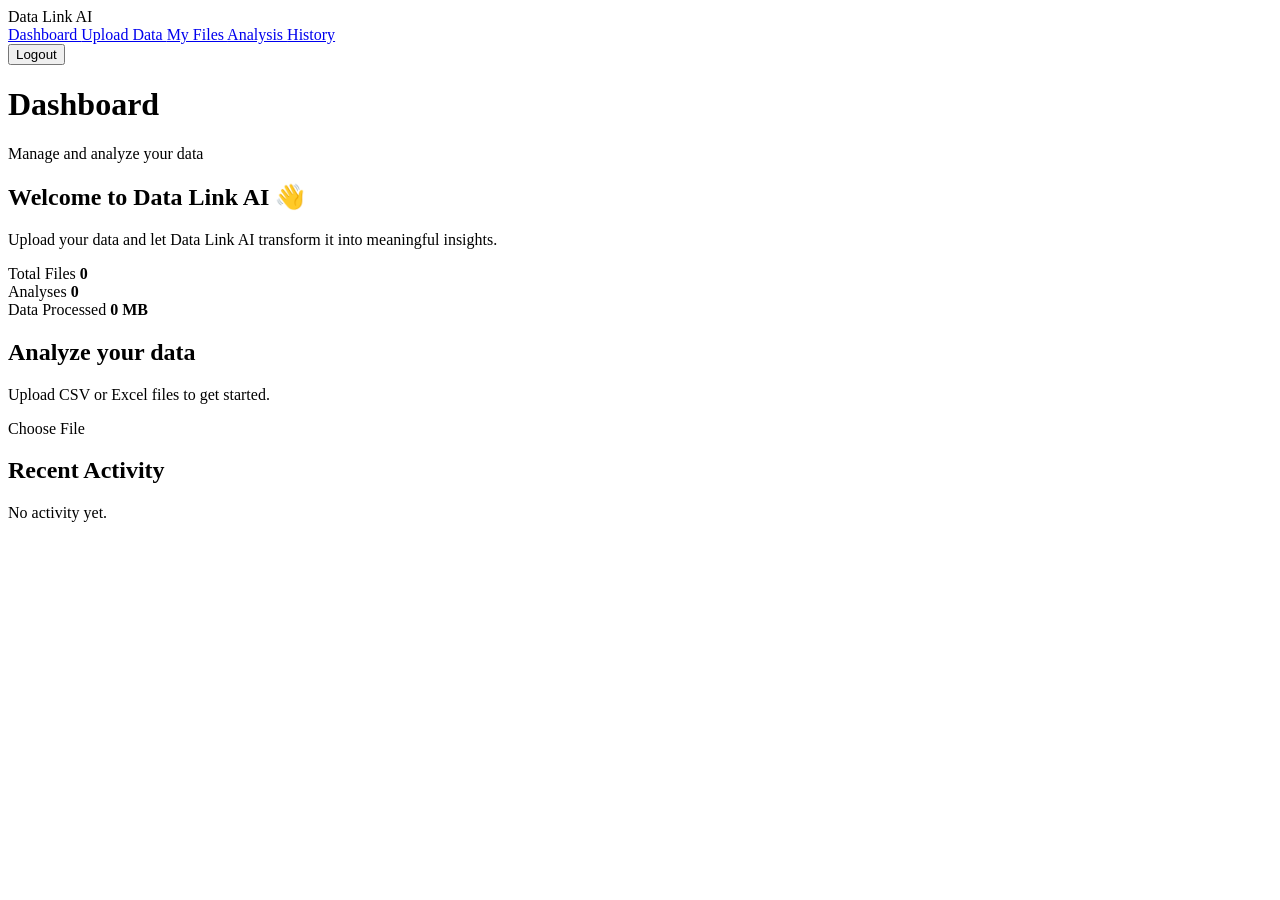
==== frontend/dashboard.html @ 14b8b545 "updated version" ====
<!DOCTYPE html>
<html lang="en">

<head>
    <meta charset="UTF-8">

    <meta
        name="viewport"
        content="width=device-width, initial-scale=1.0"
    >

    <title>Dashboard - Data Link AI</title>

    <link
        rel="stylesheet"
        href="/css/style.css"
    >
</head>

<body>

    <div class="dashboard">

        <!-- Sidebar -->
        <aside class="sidebar">

            <div class="logo">
                Data Link AI
            </div>

            <nav>

                <a href="/dashboard.html" class="active">
                    Dashboard
                </a>

                <a href="#">
                    Upload Data
                </a>

                <a href="#">
                    My Files
                </a>

                <a href="#">
                    Analysis
                </a>

                <a href="#">
                    History
                </a>

            </nav>

            <button
                id="logoutButton"
                class="logout-button"
            >
                Logout
            </button>

        </aside>

        <main class="dashboard-main">

            <header class="dashboard-header">

                <div>
                    <h1>Dashboard</h1>

                    <p>
                        Manage and analyze your data
                    </p>
                </div>

                <div
                    id="userName"
                    class="user-name"
                >
                </div>

            </header>


            <!-- Welcome -->
            <section class="welcome-card">

                <h2>
                    Welcome to Data Link AI 👋
                </h2>

                <p>
                    Upload your data and let Data Link AI
                    transform it into meaningful insights.
                </p>

            </section>


            <!-- Statistics -->
            <section class="stats-grid">

                <div class="stat-card">

                    <span>
                        Total Files
                    </span>

                    <strong id="totalFiles">
                        0
                    </strong>

                </div>


                <div class="stat-card">

                    <span>
                        Analyses
                    </span>

                    <strong id="totalAnalyses">
                        0
                    </strong>

                </div>


                <div class="stat-card">

                    <span>
                        Data Processed
                    </span>

                    <strong id="dataProcessed">
                        0 MB
                    </strong>

                </div>

            </section>


            <!-- Upload Section -->
            <section class="upload-card">

                <div>

                    <h2>
                        Analyze your data
                    </h2>

                    <p>
                        Upload CSV or Excel files to get
                        started.
                    </p>

                </div>


                <label
                    for="fileInput"
                    class="upload-button"
                >
                    Choose File
                </label>

                <input
                    type="file"
                    id="fileInput"
                    accept=".csv,.xlsx,.xls"
                    hidden
                >

                <p id="fileName"></p>
                <p id="uploadStatus"></p>

            </section>
            
            <section class="recent-card">

                <h2>
                    Recent Activity
                </h2>

                <div id="recentActivity">

                    <p class="empty-state">
                        No activity yet.
                    </p>

                </div>

            </section>

        </main>

    </div>


    <script src="/js/dashboard.js"></script>

</body>

</html>
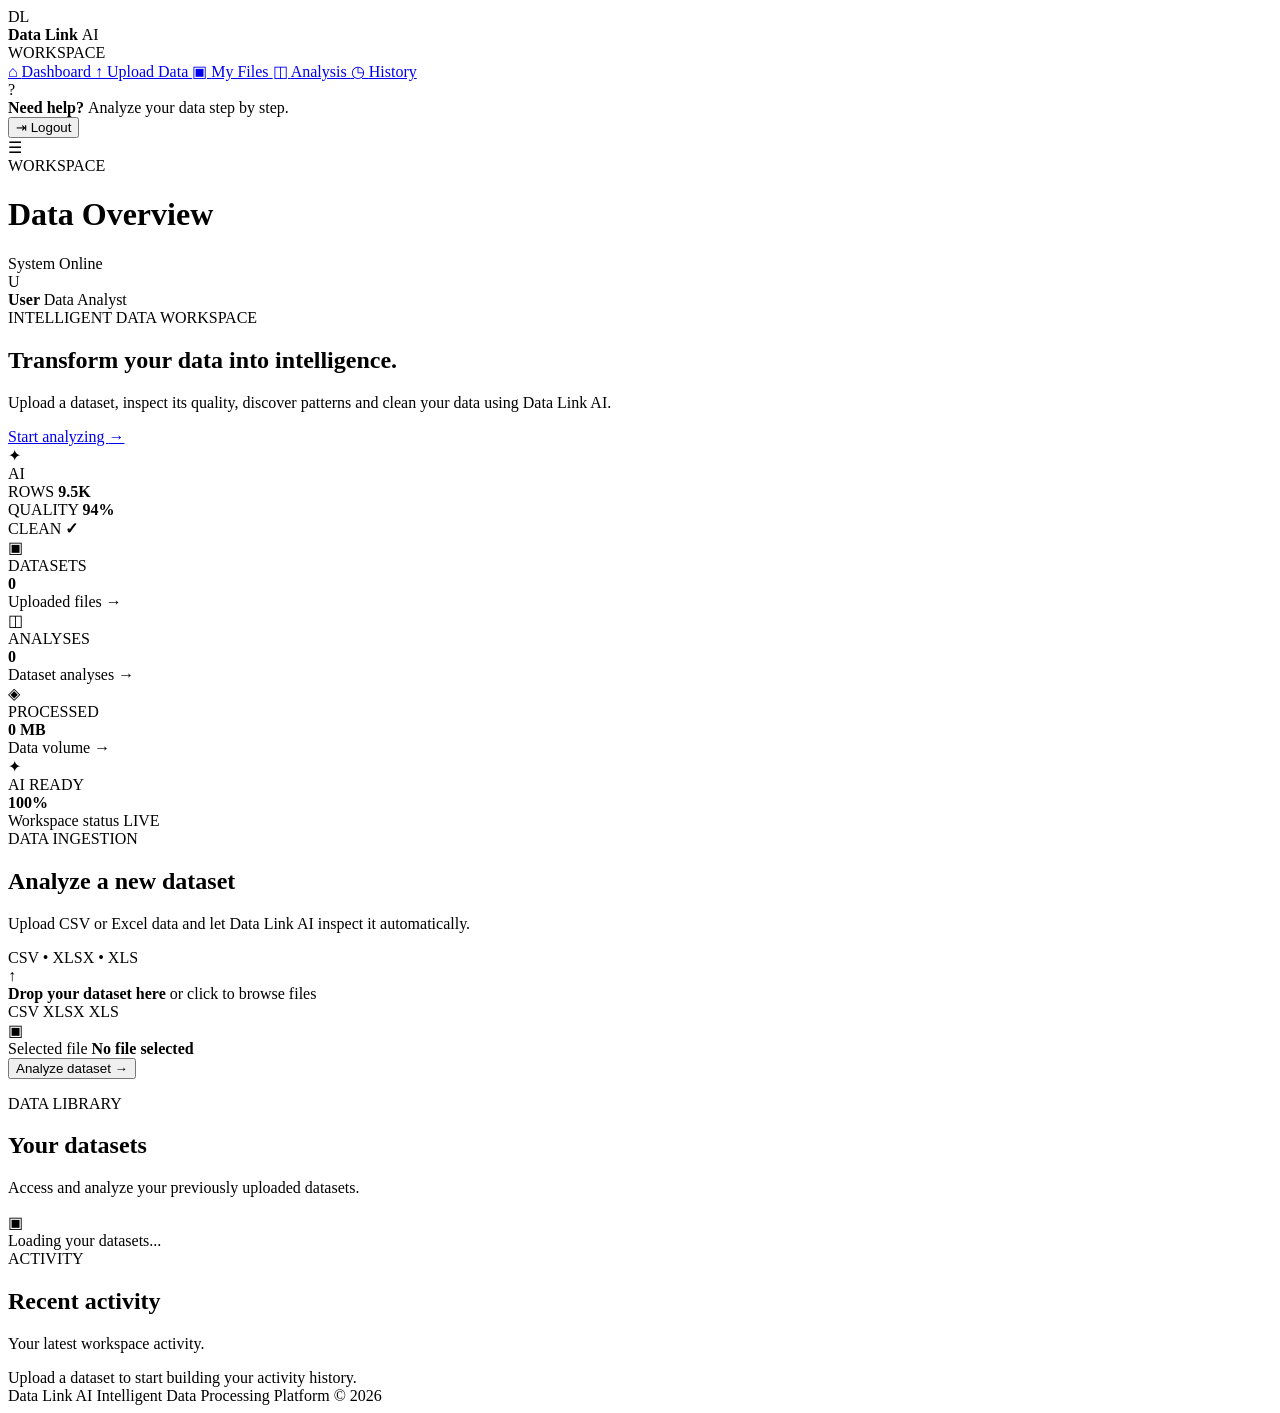
==== commit 62019147: "updated with new css" ====
--- a/frontend/dashboard.html
+++ b/frontend/dashboard.html
@@ -2,6 +2,7 @@
 <html lang="en">
 
 <head>
+
     <meta charset="UTF-8">
 
     <meta
@@ -9,196 +10,1228 @@
         content="width=device-width, initial-scale=1.0"
     >
 
-    <title>Dashboard - Data Link AI</title>
+    <title>
+        Dashboard | Data Link AI
+    </title>
 
     <link
         rel="stylesheet"
         href="/css/style.css"
     >
+
 </head>
 
-<body>
-
-    <div class="dashboard">
-
-        <!-- Sidebar -->
-        <aside class="sidebar">
-
-            <div class="logo">
-                Data Link AI
-            </div>
-
-            <nav>
-
-                <a href="/dashboard.html" class="active">
-                    Dashboard
+
+<body class="dashboard-page">
+
+
+<div class="dashboard-shell">
+
+
+    <!-- ================================================= -->
+    <!-- SIDEBAR                                           -->
+    <!-- ================================================= -->
+
+    <aside class="sidebar">
+
+
+        <div class="sidebar-top">
+
+
+            <div class="dashboard-logo">
+
+                <div class="dashboard-logo-icon">
+                    DL
+                </div>
+
+                <div>
+
+                    <strong>
+                        Data Link
+                    </strong>
+
+                    <span>
+                        AI
+                    </span>
+
+                </div>
+
+            </div>
+
+
+
+            <div class="sidebar-section-label">
+                WORKSPACE
+            </div>
+
+
+
+            <nav class="sidebar-nav">
+
+
+                <a
+                    href="#top"
+                    class="sidebar-link active"
+                >
+
+                    <span class="nav-icon">
+                        ⌂
+                    </span>
+
+                    <span>
+                        Dashboard
+                    </span>
+
                 </a>
 
-                <a href="#">
-                    Upload Data
+
+
+                <a
+                    href="#uploadSection"
+                    class="sidebar-link"
+                >
+
+                    <span class="nav-icon">
+                        ↑
+                    </span>
+
+                    <span>
+                        Upload Data
+                    </span>
+
                 </a>
 
-                <a href="#">
-                    My Files
+
+
+                <a
+                    href="#filesSection"
+                    class="sidebar-link"
+                >
+
+                    <span class="nav-icon">
+                        ▣
+                    </span>
+
+                    <span>
+                        My Files
+                    </span>
+
                 </a>
 
-                <a href="#">
-                    Analysis
+
+
+                <a
+                    href="#analysisCard"
+                    class="sidebar-link"
+                >
+
+                    <span class="nav-icon">
+                        ◫
+                    </span>
+
+                    <span>
+                        Analysis
+                    </span>
+
                 </a>
 
-                <a href="#">
-                    History
+
+
+                <a
+                    href="#recentActivity"
+                    class="sidebar-link"
+                >
+
+                    <span class="nav-icon">
+                        ◷
+                    </span>
+
+                    <span>
+                        History
+                    </span>
+
                 </a>
 
+
             </nav>
 
+
+        </div>
+
+
+
+        <!-- SIDEBAR BOTTOM -->
+
+        <div class="sidebar-bottom">
+
+
+            <div class="sidebar-help">
+
+                <div class="help-icon">
+                    ?
+                </div>
+
+                <div>
+
+                    <strong>
+                        Need help?
+                    </strong>
+
+                    <span>
+                        Analyze your data step by step.
+                    </span>
+
+                </div>
+
+            </div>
+
+
             <button
-                id="logoutButton"
+                id="logoutBtn"
                 class="logout-button"
+                type="button"
             >
+
+                <span>
+                    ⇥
+                </span>
+
                 Logout
+
             </button>
 
-        </aside>
-
-        <main class="dashboard-main">
-
-            <header class="dashboard-header">
+
+        </div>
+
+
+    </aside>
+
+
+
+    <!-- ================================================= -->
+    <!-- MAIN CONTENT                                      -->
+    <!-- ================================================= -->
+
+    <main
+        class="dashboard-main"
+        id="top"
+    >
+
+
+        <!-- ============================================= -->
+        <!-- TOP HEADER                                    -->
+        <!-- ============================================= -->
+
+        <header class="topbar">
+
+
+            <div class="topbar-left">
+
+                <div class="mobile-menu-icon">
+                    ☰
+                </div>
 
                 <div>
-                    <h1>Dashboard</h1>
+
+                    <span class="page-kicker">
+                        WORKSPACE
+                    </span>
+
+                    <h1>
+                        Data Overview
+                    </h1>
+
+                </div>
+
+            </div>
+
+
+
+            <div class="topbar-right">
+
+
+                <div class="status-pill">
+
+                    <span class="status-dot"></span>
+
+                    System Online
+
+                </div>
+
+
+                <div class="topbar-user">
+
+                    <div class="user-avatar">
+                        <span id="userInitial">
+                            U
+                        </span>
+                    </div>
+
+
+                    <div class="user-details">
+
+                        <strong id="userName">
+                            User
+                        </strong>
+
+                        <span>
+                            Data Analyst
+                        </span>
+
+                    </div>
+
+                </div>
+
+
+            </div>
+
+
+        </header>
+
+
+
+        <!-- ============================================= -->
+        <!-- HERO                                          -->
+        <!-- ============================================= -->
+
+        <section class="dashboard-hero">
+
+
+            <div class="hero-content">
+
+
+                <span class="hero-label">
+                    INTELLIGENT DATA WORKSPACE
+                </span>
+
+
+                <h2>
+                    Transform your data
+                    <span>
+                        into intelligence.
+                    </span>
+                </h2>
+
+
+                <p>
+                    Upload a dataset, inspect its quality,
+                    discover patterns and clean your data
+                    using Data Link AI.
+                </p>
+
+
+                <a
+                    href="#uploadSection"
+                    class="hero-button"
+                >
+
+                    Start analyzing
+
+                    <span>
+                        →
+                    </span>
+
+                </a>
+
+
+            </div>
+
+
+            <div class="hero-visual">
+
+
+                <div class="data-orbit orbit-one"></div>
+                <div class="data-orbit orbit-two"></div>
+
+
+                <div class="hero-center">
+
+                    <div class="hero-center-icon">
+                        ✦
+                    </div>
+
+                    <span>
+                        AI
+                    </span>
+
+                </div>
+
+
+                <div class="floating-data-card card-one">
+
+                    <span>
+                        ROWS
+                    </span>
+
+                    <strong>
+                        9.5K
+                    </strong>
+
+                </div>
+
+
+                <div class="floating-data-card card-two">
+
+                    <span>
+                        QUALITY
+                    </span>
+
+                    <strong>
+                        94%
+                    </strong>
+
+                </div>
+
+
+                <div class="floating-data-card card-three">
+
+                    <span>
+                        CLEAN
+                    </span>
+
+                    <strong>
+                        ✓
+                    </strong>
+
+                </div>
+
+
+            </div>
+
+
+        </section>
+
+
+
+        <!-- ============================================= -->
+        <!-- STATISTICS                                    -->
+        <!-- ============================================= -->
+
+        <section class="dashboard-stats">
+
+
+            <div class="metric-card">
+
+                <div class="metric-top">
+
+                    <div class="metric-icon purple">
+                        ▣
+                    </div>
+
+                    <span class="metric-label">
+                        DATASETS
+                    </span>
+
+                </div>
+
+
+                <strong
+                    id="totalFiles"
+                    class="metric-value"
+                >
+                    0
+                </strong>
+
+
+                <div class="metric-footer">
+
+                    <span>
+                        Uploaded files
+                    </span>
+
+                    <span class="metric-arrow">
+                        →
+                    </span>
+
+                </div>
+
+            </div>
+
+
+
+            <div class="metric-card">
+
+                <div class="metric-top">
+
+                    <div class="metric-icon blue">
+                        ◫
+                    </div>
+
+                    <span class="metric-label">
+                        ANALYSES
+                    </span>
+
+                </div>
+
+
+                <strong
+                    id="totalAnalyses"
+                    class="metric-value"
+                >
+                    0
+                </strong>
+
+
+                <div class="metric-footer">
+
+                    <span>
+                        Dataset analyses
+                    </span>
+
+                    <span class="metric-arrow">
+                        →
+                    </span>
+
+                </div>
+
+            </div>
+
+
+
+            <div class="metric-card">
+
+                <div class="metric-top">
+
+                    <div class="metric-icon cyan">
+                        ◈
+                    </div>
+
+                    <span class="metric-label">
+                        PROCESSED
+                    </span>
+
+                </div>
+
+
+                <strong
+                    id="dataProcessed"
+                    class="metric-value"
+                >
+                    0 MB
+                </strong>
+
+
+                <div class="metric-footer">
+
+                    <span>
+                        Data volume
+                    </span>
+
+                    <span class="metric-arrow">
+                        →
+                    </span>
+
+                </div>
+
+            </div>
+
+
+
+            <div class="metric-card insight-metric">
+
+                <div class="metric-top">
+
+                    <div class="metric-icon green">
+                        ✦
+                    </div>
+
+                    <span class="metric-label">
+                        AI READY
+                    </span>
+
+                </div>
+
+
+                <strong class="metric-value">
+                    100%
+                </strong>
+
+
+                <div class="metric-footer">
+
+                    <span>
+                        Workspace status
+                    </span>
+
+                    <span class="live-badge">
+                        LIVE
+                    </span>
+
+                </div>
+
+            </div>
+
+
+        </section>
+
+
+
+        <!-- ============================================= -->
+        <!-- UPLOAD SECTION                                -->
+        <!-- ============================================= -->
+
+        <section
+            id="uploadSection"
+            class="workspace-card upload-workspace"
+        >
+
+
+            <div class="section-heading">
+
+
+                <div>
+
+                    <span class="section-kicker">
+                        DATA INGESTION
+                    </span>
+
+                    <h2>
+                        Analyze a new dataset
+                    </h2>
 
                     <p>
-                        Manage and analyze your data
+                        Upload CSV or Excel data and let
+                        Data Link AI inspect it automatically.
                     </p>
-                </div>
-
-                <div
-                    id="userName"
-                    class="user-name"
-                >
-                </div>
-
-            </header>
-
-
-            <!-- Welcome -->
-            <section class="welcome-card">
-
-                <h2>
-                    Welcome to Data Link AI 👋
-                </h2>
-
-                <p>
-                    Upload your data and let Data Link AI
-                    transform it into meaningful insights.
-                </p>
-
-            </section>
-
-
-            <!-- Statistics -->
-            <section class="stats-grid">
-
-                <div class="stat-card">
-
-                    <span>
-                        Total Files
-                    </span>
-
-                    <strong id="totalFiles">
-                        0
-                    </strong>
-
-                </div>
-
-
-                <div class="stat-card">
-
-                    <span>
-                        Analyses
-                    </span>
-
-                    <strong id="totalAnalyses">
-                        0
-                    </strong>
-
-                </div>
-
-
-                <div class="stat-card">
-
-                    <span>
-                        Data Processed
-                    </span>
-
-                    <strong id="dataProcessed">
-                        0 MB
-                    </strong>
-
-                </div>
-
-            </section>
-
-
-            <!-- Upload Section -->
-            <section class="upload-card">
-
-                <div>
-
-                    <h2>
-                        Analyze your data
-                    </h2>
-
-                    <p>
-                        Upload CSV or Excel files to get
-                        started.
-                    </p>
-
-                </div>
+
+                </div>
+
+
+                <div class="section-badge">
+                    CSV • XLSX • XLS
+                </div>
+
+
+            </div>
+
+
+
+            <form
+                id="uploadForm"
+                enctype="multipart/form-data"
+            >
 
 
                 <label
                     for="fileInput"
-                    class="upload-button"
-                >
-                    Choose File
+                    class="upload-zone"
+                >
+
+
+                    <div class="upload-zone-icon">
+                        ↑
+                    </div>
+
+
+                    <div class="upload-zone-content">
+
+                        <strong>
+                            Drop your dataset here
+                        </strong>
+
+                        <span>
+                            or click to browse files
+                        </span>
+
+                    </div>
+
+
+                    <div class="upload-zone-format">
+
+                        <span>
+                            CSV
+                        </span>
+
+                        <span>
+                            XLSX
+                        </span>
+
+                        <span>
+                            XLS
+                        </span>
+
+                    </div>
+
+
                 </label>
+
 
                 <input
                     type="file"
                     id="fileInput"
+                    name="file"
                     accept=".csv,.xlsx,.xls"
                     hidden
                 >
 
-                <p id="fileName"></p>
-                <p id="uploadStatus"></p>
-
-            </section>
-            
-            <section class="recent-card">
-
-                <h2>
-                    Recent Activity
-                </h2>
-
-                <div id="recentActivity">
-
-                    <p class="empty-state">
-                        No activity yet.
+
+
+                <div class="upload-bottom-row">
+
+
+                    <div class="selected-file">
+
+                        <div class="selected-file-icon">
+                            ▣
+                        </div>
+
+                        <div>
+
+                            <span>
+                                Selected file
+                            </span>
+
+                            <strong id="fileName">
+                                No file selected
+                            </strong>
+
+                        </div>
+
+                    </div>
+
+
+                    <button
+                        type="submit"
+                        class="upload-submit-button"
+                    >
+
+                        Analyze dataset
+
+                        <span>
+                            →
+                        </span>
+
+                    </button>
+
+
+                </div>
+
+
+                <p
+                    id="uploadMessage"
+                    class="upload-message"
+                >
+                </p>
+
+
+            </form>
+
+
+        </section>
+
+
+
+        <!-- ============================================= -->
+        <!-- FILES                                         -->
+        <!-- ============================================= -->
+
+        <section
+            id="filesSection"
+            class="workspace-card"
+        >
+
+
+            <div class="section-heading">
+
+
+                <div>
+
+                    <span class="section-kicker">
+                        DATA LIBRARY
+                    </span>
+
+                    <h2>
+                        Your datasets
+                    </h2>
+
+                    <p>
+                        Access and analyze your previously
+                        uploaded datasets.
                     </p>
 
                 </div>
 
-            </section>
-
-        </main>
-
-    </div>
-
-
-    <script src="/js/dashboard.js"></script>
+
+                <div class="library-icon">
+                    ▣
+                </div>
+
+
+            </div>
+
+
+            <div id="filesList">
+
+                <div class="empty-state">
+
+                    Loading your datasets...
+
+                </div>
+
+            </div>
+
+
+        </section>
+
+
+
+        <!-- ============================================= -->
+        <!-- ANALYSIS                                      -->
+        <!-- ============================================= -->
+
+        <section
+            id="analysisCard"
+            class="workspace-card analysis-workspace"
+            style="display: none;"
+        >
+
+
+            <div class="analysis-header">
+
+
+                <div>
+
+                    <span class="section-kicker">
+                        INTELLIGENT ANALYSIS
+                    </span>
+
+                    <h2>
+                        Dataset insights
+                    </h2>
+
+                    <p id="analysisFileName">
+                        Analyzing dataset...
+                    </p>
+
+                </div>
+
+
+                <div class="analysis-status">
+
+                    <span class="status-dot"></span>
+
+                    Analysis complete
+
+                </div>
+
+
+            </div>
+
+
+
+            <!-- SUMMARY -->
+
+            <div class="analysis-stat-grid">
+
+
+                <div class="analysis-stat">
+
+                    <span>
+                        ROWS
+                    </span>
+
+                    <strong id="rowCount">
+                        0
+                    </strong>
+
+                </div>
+
+
+                <div class="analysis-stat">
+
+                    <span>
+                        COLUMNS
+                    </span>
+
+                    <strong id="columnCount">
+                        0
+                    </strong>
+
+                </div>
+
+
+                <div class="analysis-stat warning-stat">
+
+                    <span>
+                        MISSING
+                    </span>
+
+                    <strong id="missingCount">
+                        0
+                    </strong>
+
+                </div>
+
+
+                <div class="analysis-stat">
+
+                    <span>
+                        DUPLICATES
+                    </span>
+
+                    <strong id="duplicateCount">
+                        0
+                    </strong>
+
+                </div>
+
+
+                <div class="analysis-stat">
+
+                    <span>
+                        NUMERIC
+                    </span>
+
+                    <strong id="numericCount">
+                        0
+                    </strong>
+
+                </div>
+
+
+                <div class="analysis-stat">
+
+                    <span>
+                        TEXT
+                    </span>
+
+                    <strong id="textCount">
+                        0
+                    </strong>
+
+                </div>
+
+
+                <div class="analysis-stat">
+
+                    <span>
+                        DATE
+                    </span>
+
+                    <strong id="dateCount">
+                        0
+                    </strong>
+
+                </div>
+
+
+                <div class="analysis-stat">
+
+                    <span>
+                        OTHER
+                    </span>
+
+                    <strong id="otherCount">
+                        0
+                    </strong>
+
+                </div>
+
+
+            </div>
+
+
+
+            <!-- PREVIEW -->
+
+            <div class="analysis-section">
+
+                <div class="analysis-section-heading">
+
+                    <div>
+
+                        <span>
+                            DATA PREVIEW
+                        </span>
+
+                        <h3>
+                            First records
+                        </h3>
+
+                    </div>
+
+                    <div class="mini-badge">
+                        LIVE DATA
+                    </div>
+
+                </div>
+
+
+                <div
+                    id="previewContainer"
+                    class="table-container"
+                >
+
+                    <p>
+                        No preview data available.
+                    </p>
+
+                </div>
+
+            </div>
+
+
+
+            <!-- COLUMN DETAILS -->
+
+            <div class="analysis-section">
+
+                <div class="analysis-section-heading">
+
+                    <div>
+
+                        <span>
+                            SCHEMA
+                        </span>
+
+                        <h3>
+                            Column intelligence
+                        </h3>
+
+                    </div>
+
+                </div>
+
+
+                <div
+                    id="columnDetails"
+                    class="table-container"
+                >
+
+                    <p>
+                        No column details available.
+                    </p>
+
+                </div>
+
+            </div>
+
+
+
+            <!-- QUALITY -->
+
+            <div
+                id="qualityReport"
+                class="analysis-section"
+            >
+            </div>
+
+
+
+            <!-- CLEANING -->
+
+            <div
+                id="cleaningControls"
+                class="analysis-section"
+            >
+            </div>
+
+
+
+            <!-- EMPTY COLUMNS -->
+
+            <div
+                id="emptyColumnsSection"
+                class="analysis-section"
+            >
+            </div>
+
+
+        </section>
+
+
+
+        <!-- ============================================= -->
+        <!-- RECENT ACTIVITY                               -->
+        <!-- ============================================= -->
+
+        <section
+            class="workspace-card"
+            id="historySection"
+        >
+
+
+            <div class="section-heading">
+
+
+                <div>
+
+                    <span class="section-kicker">
+                        ACTIVITY
+                    </span>
+
+                    <h2>
+                        Recent activity
+                    </h2>
+
+                    <p>
+                        Your latest workspace activity.
+                    </p>
+
+                </div>
+
+
+            </div>
+
+
+            <div id="recentActivity">
+
+                <div class="empty-state">
+
+                    Upload a dataset to start building
+                    your activity history.
+
+                </div>
+
+            </div>
+
+
+        </section>
+
+
+
+        <!-- FOOTER -->
+
+        <footer class="dashboard-footer">
+
+            <span>
+                Data Link AI
+            </span>
+
+            <span>
+                Intelligent Data Processing Platform
+            </span>
+
+            <span>
+                © 2026
+            </span>
+
+        </footer>
+
+
+    </main>
+
+
+</div>
+
+
+
+<script src="/js/dashboard.js"></script>
+
+
+<script>
+
+    /*
+     * Display selected file name.
+     */
+
+    const fileInput =
+        document.getElementById(
+            "fileInput"
+        );
+
+    const fileName =
+        document.getElementById(
+            "fileName"
+        );
+
+
+    if (fileInput && fileName) {
+
+        fileInput.addEventListener(
+            "change",
+            function () {
+
+                if (
+                    fileInput.files &&
+                    fileInput.files.length > 0
+                ) {
+
+                    fileName.textContent =
+                        fileInput.files[0].name;
+
+                } else {
+
+                    fileName.textContent =
+                        "No file selected";
+
+                }
+
+            }
+        );
+
+    }
+
+
+
+    /*
+     * Display logged-in user.
+     */
+
+    try {
+
+        const storedUser =
+            localStorage.getItem(
+                "productmind_user"
+            );
+
+
+        if (storedUser) {
+
+            const currentUser =
+                JSON.parse(
+                    storedUser
+                );
+
+
+            const userName =
+                document.getElementById(
+                    "userName"
+                );
+
+
+            const userInitial =
+                document.getElementById(
+                    "userInitial"
+                );
+
+
+            if (
+                userName &&
+                currentUser.name
+            ) {
+
+                userName.textContent =
+                    currentUser.name;
+
+            }
+
+
+            if (
+                userInitial &&
+                currentUser.name
+            ) {
+
+                userInitial.textContent =
+                    currentUser.name
+                        .charAt(0)
+                        .toUpperCase();
+
+            }
+
+        }
+
+    } catch (error) {
+
+        console.error(
+            "Could not load user information:",
+            error
+        );
+
+    }
+
+</script>
+
 
 </body>
 
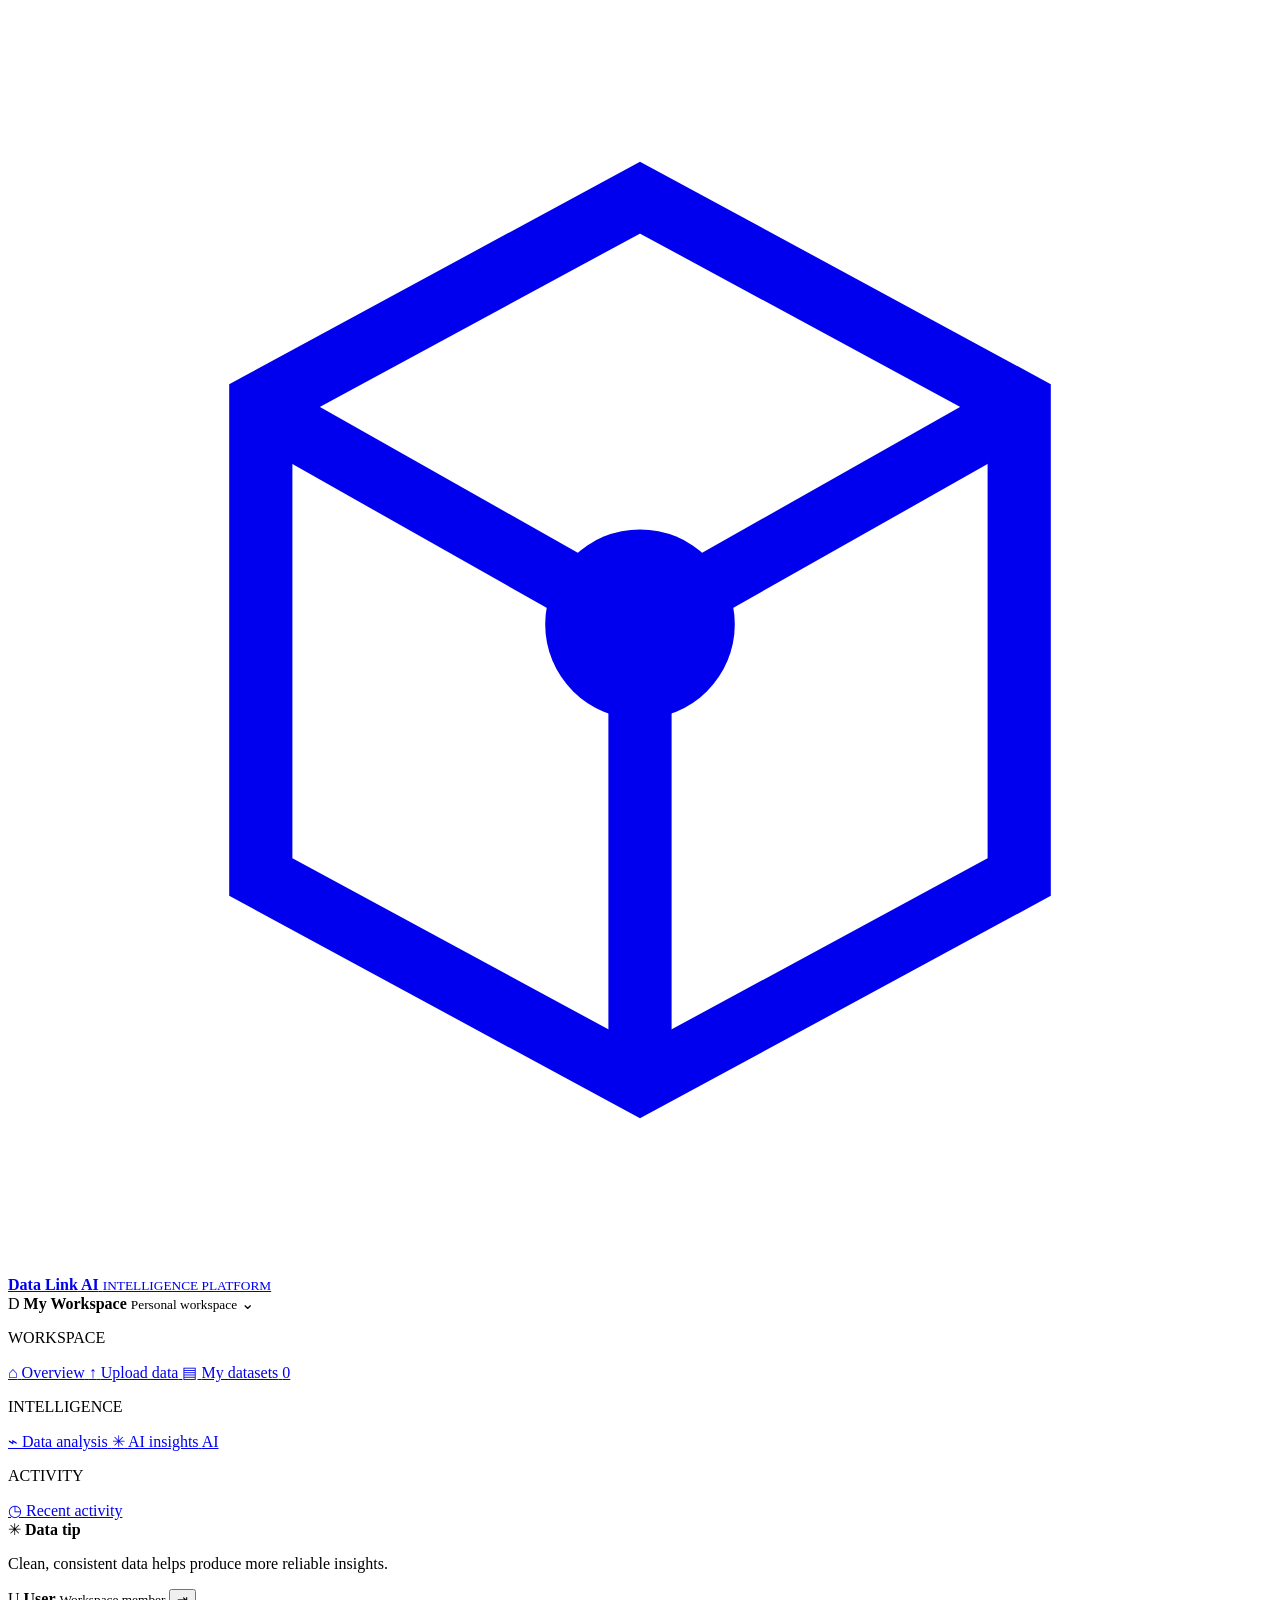
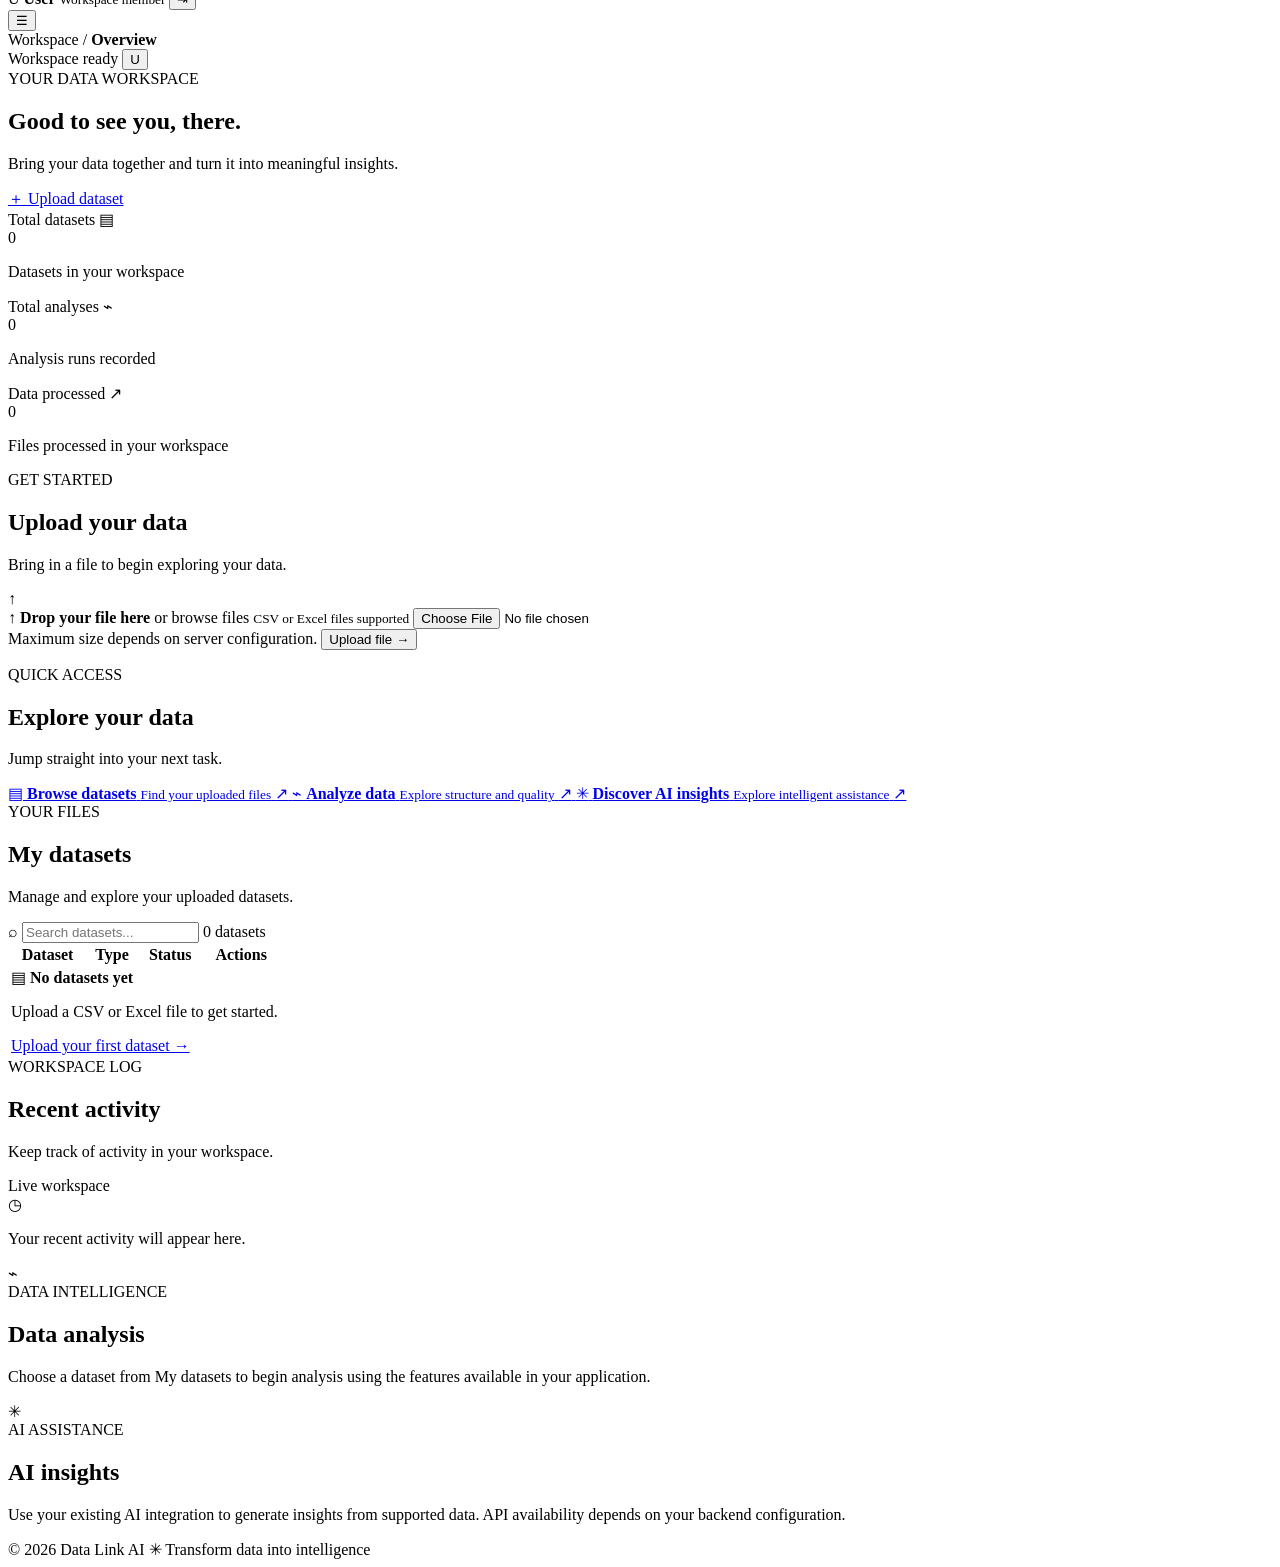
==== commit fd2e1e6e: "updated" ====
--- a/frontend/dashboard.html
+++ b/frontend/dashboard.html
@@ -1,1238 +1,394 @@
+
 <!DOCTYPE html>
 <html lang="en">
-
 <head>
-
     <meta charset="UTF-8">
-
-    <meta
-        name="viewport"
-        content="width=device-width, initial-scale=1.0"
-    >
-
-    <title>
-        Dashboard | Data Link AI
-    </title>
-
-    <link
-        rel="stylesheet"
-        href="/css/style.css"
-    >
-
+    <meta name="viewport" content="width=device-width, initial-scale=1.0">
+    <meta name="theme-color" content="#080d18">
+    <meta name="description" content="Data Link AI dashboard for dataset management, data analysis and AI insights.">
+
+    <title>Dashboard | Data Link AI</title>
+
+    <link rel="preconnect" href="https://fonts.googleapis.com">
+    <link rel="preconnect" href="https://fonts.gstatic.com" crossorigin>
+    <link href="https://fonts.googleapis.com/css2?family=DM+Sans:wght@400;500;600;700&family=Space+Grotesk:wght@400;500;600;700&display=swap" rel="stylesheet">
+
+    <link rel="stylesheet" href="/css/dashboard.css">
 </head>
 
-
-<body class="dashboard-page">
-
-
-<div class="dashboard-shell">
-
-
-    <!-- ================================================= -->
-    <!-- SIDEBAR                                           -->
-    <!-- ================================================= -->
-
-    <aside class="sidebar">
-
-
-        <div class="sidebar-top">
-
-
-            <div class="dashboard-logo">
-
-                <div class="dashboard-logo-icon">
-                    DL
+<body>
+    <div class="app-shell">
+
+        <!-- Sidebar -->
+        <aside class="sidebar" id="sidebar">
+            <a class="brand" href="/dashboard.html" aria-label="Data Link AI dashboard">
+                <span class="brand-mark" aria-hidden="true">
+                    <svg viewBox="0 0 40 40" fill="none">
+                        <path d="M8 12.5L20 6L32 12.5V27.5L20 34L8 27.5V12.5Z"
+                              stroke="currentColor" stroke-width="2"/>
+                        <path d="M8.5 13L20 19.5L31.5 13M20 19.5V33"
+                              stroke="currentColor" stroke-width="2"/>
+                        <circle cx="20" cy="19.5" r="3" fill="currentColor"/>
+                    </svg>
+                </span>
+                <span class="brand-copy">
+                    <strong>Data Link<span> AI</span></strong>
+                    <small>INTELLIGENCE PLATFORM</small>
+                </span>
+            </a>
+
+            <div class="sidebar-workspace">
+                <span class="workspace-icon">D</span>
+                <span class="workspace-copy">
+                    <strong>My Workspace</strong>
+                    <small>Personal workspace</small>
+                </span>
+                <span class="workspace-chevron" aria-hidden="true">⌄</span>
+            </div>
+
+            <nav class="sidebar-nav" aria-label="Main navigation">
+                <p class="nav-heading">WORKSPACE</p>
+
+                <a class="nav-link active" href="#overview" data-section="overview">
+                    <span class="nav-icon" aria-hidden="true">⌂</span>
+                    <span>Overview</span>
+                </a>
+
+                <a class="nav-link" href="#upload" data-section="upload">
+                    <span class="nav-icon" aria-hidden="true">↑</span>
+                    <span>Upload data</span>
+                </a>
+
+                <a class="nav-link" href="#datasets" data-section="datasets">
+                    <span class="nav-icon" aria-hidden="true">▤</span>
+                    <span>My datasets</span>
+                    <span class="nav-count" id="sidebarDatasetCount">0</span>
+                </a>
+
+                <p class="nav-heading">INTELLIGENCE</p>
+
+                <a class="nav-link" href="#analysis" data-section="analysis">
+                    <span class="nav-icon" aria-hidden="true">⌁</span>
+                    <span>Data analysis</span>
+                </a>
+
+                <a class="nav-link" href="#ai-insights" data-section="ai-insights">
+                    <span class="nav-icon" aria-hidden="true">✳</span>
+                    <span>AI insights</span>
+                    <span class="nav-new">AI</span>
+                </a>
+
+                <p class="nav-heading">ACTIVITY</p>
+
+                <a class="nav-link" href="#activity" data-section="activity">
+                    <span class="nav-icon" aria-hidden="true">◷</span>
+                    <span>Recent activity</span>
+                </a>
+            </nav>
+
+            <div class="sidebar-bottom">
+                <div class="sidebar-tip">
+                    <span class="tip-icon" aria-hidden="true">✳</span>
+                    <strong>Data tip</strong>
+                    <p>Clean, consistent data helps produce more reliable insights.</p>
                 </div>
 
-                <div>
-
-                    <strong>
-                        Data Link
-                    </strong>
-
-                    <span>
-                        AI
+                <div class="sidebar-user">
+                    <span class="user-avatar" id="userAvatar">U</span>
+                    <span class="user-details">
+                        <strong id="userName">User</strong>
+                        <small>Workspace member</small>
                     </span>
-
+                    <button class="icon-button logout-icon"
+                            id="logoutBtn"
+                            type="button"
+                            title="Log out"
+                            aria-label="Log out">⇥</button>
                 </div>
-
             </div>
-
-
-
-            <div class="sidebar-section-label">
-                WORKSPACE
+        </aside>
+
+        <div class="sidebar-overlay" id="sidebarOverlay"></div>
+
+        <!-- Main area -->
+        <main class="main-content">
+
+            <header class="topbar">
+                <div class="topbar-left">
+                    <button class="icon-button mobile-menu-button"
+                            id="mobileMenuButton"
+                            type="button"
+                            aria-label="Open navigation"
+                            aria-controls="sidebar"
+                            aria-expanded="false">☰</button>
+
+                    <div class="breadcrumb">
+                        <span>Workspace</span>
+                        <span class="breadcrumb-separator">/</span>
+                        <strong id="breadcrumbCurrent">Overview</strong>
+                    </div>
+                </div>
+
+                <div class="topbar-right">
+                    <span class="system-status">
+                        <span class="status-dot"></span>
+                        Workspace ready
+                    </span>
+
+                    <button class="topbar-avatar"
+                            id="topbarAvatar"
+                            type="button"
+                            aria-label="User profile">U</button>
+                </div>
+            </header>
+
+            <div class="page-content">
+
+                <!-- Overview -->
+                <section class="page-section" id="overview">
+                    <div class="page-heading">
+                        <div>
+                            <div class="eyebrow">
+                                <span class="status-dot"></span>
+                                YOUR DATA WORKSPACE
+                            </div>
+
+                            <h1>Good to see you, <span id="welcomeName">there</span>.</h1>
+
+                            <p>Bring your data together and turn it into meaningful insights.</p>
+                        </div>
+
+                        <a class="primary-button" href="#upload" data-section="upload">
+                            <span aria-hidden="true">＋</span>
+                            Upload dataset
+                        </a>
+                    </div>
+
+                    <!-- Summary cards -->
+                    <div class="metrics-grid">
+                        <article class="metric-card">
+                            <div class="metric-top">
+                                <span class="metric-label">Total datasets</span>
+                                <span class="metric-icon cyan-icon" aria-hidden="true">▤</span>
+                            </div>
+                            <div class="metric-value" id="totalFiles">0</div>
+                            <p class="metric-description">Datasets in your workspace</p>
+                        </article>
+
+                        <article class="metric-card">
+                            <div class="metric-top">
+                                <span class="metric-label">Total analyses</span>
+                                <span class="metric-icon purple-icon" aria-hidden="true">⌁</span>
+                            </div>
+                            <div class="metric-value" id="totalAnalyses">0</div>
+                            <p class="metric-description">Analysis runs recorded</p>
+                        </article>
+
+                        <article class="metric-card">
+                            <div class="metric-top">
+                                <span class="metric-label">Data processed</span>
+                                <span class="metric-icon green-icon" aria-hidden="true">↗</span>
+                            </div>
+                            <div class="metric-value" id="dataProcessed">0</div>
+                            <p class="metric-description">Files processed in your workspace</p>
+                        </article>
+                    </div>
+
+                    <!-- Main dashboard grid -->
+                    <div class="dashboard-grid">
+
+                        <section class="panel upload-panel" id="upload">
+                            <div class="panel-header">
+                                <div>
+                                    <span class="section-kicker">GET STARTED</span>
+                                    <h2>Upload your data</h2>
+                                    <p>Bring in a file to begin exploring your data.</p>
+                                </div>
+                                <span class="panel-header-icon" aria-hidden="true">↑</span>
+                            </div>
+
+                            <form id="uploadForm" enctype="multipart/form-data">
+                                <label class="dropzone" id="dropzone" for="fileInput">
+                                    <span class="upload-icon" aria-hidden="true">↑</span>
+                                    <strong>Drop your file here</strong>
+                                    <span>or <span class="text-link">browse files</span></span>
+                                    <small>CSV or Excel files supported</small>
+                                    <input
+                                        type="file"
+                                        id="fileInput"
+                                        name="file"
+                                        accept=".csv,.xlsx,.xls"
+                                        required
+                                    >
+                                </label>
+
+                                <div class="selected-file" id="selectedFile" hidden>
+                                    <span class="selected-file-icon" aria-hidden="true">▤</span>
+                                    <span class="selected-file-details">
+                                        <strong id="fileName">No file selected</strong>
+                                        <small>Ready to upload</small>
+                                    </span>
+                                    <button class="icon-button"
+                                            type="button"
+                                            id="clearFileButton"
+                                            aria-label="Remove selected file">×</button>
+                                </div>
+
+                                <div class="upload-actions">
+                                    <span class="upload-note">Maximum size depends on server configuration.</span>
+                                    <button class="primary-button" type="submit" id="uploadButton">
+                                        Upload file <span aria-hidden="true">→</span>
+                                    </button>
+                                </div>
+
+                                <p id="uploadMessage" class="form-message" role="status" aria-live="polite"></p>
+                                <div id="uploadStatus" class="upload-status" aria-live="polite"></div>
+                            </form>
+                        </section>
+
+                        <section class="panel quick-actions-panel">
+                            <div class="panel-header">
+                                <div>
+                                    <span class="section-kicker">QUICK ACCESS</span>
+                                    <h2>Explore your data</h2>
+                                    <p>Jump straight into your next task.</p>
+                                </div>
+                            </div>
+
+                            <div class="quick-actions">
+                                <a class="quick-action" href="#datasets" data-section="datasets">
+                                    <span class="quick-action-icon cyan-icon" aria-hidden="true">▤</span>
+                                    <span class="quick-action-copy">
+                                        <strong>Browse datasets</strong>
+                                        <small>Find your uploaded files</small>
+                                    </span>
+                                    <span class="quick-arrow" aria-hidden="true">↗</span>
+                                </a>
+
+                                <a class="quick-action" href="#analysis" data-section="analysis">
+                                    <span class="quick-action-icon purple-icon" aria-hidden="true">⌁</span>
+                                    <span class="quick-action-copy">
+                                        <strong>Analyze data</strong>
+                                        <small>Explore structure and quality</small>
+                                    </span>
+                                    <span class="quick-arrow" aria-hidden="true">↗</span>
+                                </a>
+
+                                <a class="quick-action" href="#ai-insights" data-section="ai-insights">
+                                    <span class="quick-action-icon green-icon" aria-hidden="true">✳</span>
+                                    <span class="quick-action-copy">
+                                        <strong>Discover AI insights</strong>
+                                        <small>Explore intelligent assistance</small>
+                                    </span>
+                                    <span class="quick-arrow" aria-hidden="true">↗</span>
+                                </a>
+                            </div>
+                        </section>
+                    </div>
+
+                    <!-- Dataset overview -->
+                    <section class="panel datasets-panel" id="datasets">
+                        <div class="panel-header datasets-header">
+                            <div>
+                                <span class="section-kicker">YOUR FILES</span>
+                                <h2>My datasets</h2>
+                                <p>Manage and explore your uploaded datasets.</p>
+                            </div>
+
+                            <div class="dataset-tools">
+                                <label class="search-box" for="datasetSearch">
+                                    <span aria-hidden="true">⌕</span>
+                                    <input
+                                        type="search"
+                                        id="datasetSearch"
+                                        placeholder="Search datasets..."
+                                        autocomplete="off"
+                                    >
+                                </label>
+
+                                <span class="dataset-count" id="datasetCount">0 datasets</span>
+                            </div>
+                        </div>
+
+                        <div class="dataset-table-wrap">
+                            <table class="dataset-table">
+                                <thead>
+                                    <tr>
+                                        <th scope="col">Dataset</th>
+                                        <th scope="col">Type</th>
+                                        <th scope="col">Status</th>
+                                        <th scope="col">Actions</th>
+                                    </tr>
+                                </thead>
+                                <tbody id="filesList">
+                                    <tr class="empty-row">
+                                        <td colspan="4">
+                                            <div class="empty-state">
+                                                <span class="empty-state-icon" aria-hidden="true">▤</span>
+                                                <strong>No datasets yet</strong>
+                                                <p>Upload a CSV or Excel file to get started.</p>
+                                                <a href="#upload" data-section="upload">Upload your first dataset →</a>
+                                            </div>
+                                        </td>
+                                    </tr>
+                                </tbody>
+                            </table>
+                        </div>
+                    </section>
+
+                    <!-- Recent activity -->
+                    <section class="panel activity-panel" id="activity">
+                        <div class="panel-header">
+                            <div>
+                                <span class="section-kicker">WORKSPACE LOG</span>
+                                <h2>Recent activity</h2>
+                                <p>Keep track of activity in your workspace.</p>
+                            </div>
+
+                            <span class="activity-indicator">
+                                <span class="status-dot"></span>
+                                Live workspace
+                            </span>
+                        </div>
+
+                        <div id="recentActivity" class="activity-list">
+                            <div class="activity-empty">
+                                <span aria-hidden="true">◷</span>
+                                <p>Your recent activity will appear here.</p>
+                            </div>
+                        </div>
+                    </section>
+
+                    <!-- Analysis section anchor -->
+                    <section class="panel placeholder-panel" id="analysis">
+                        <div class="placeholder-icon purple-icon" aria-hidden="true">⌁</div>
+                        <div>
+                            <span class="section-kicker">DATA INTELLIGENCE</span>
+                            <h2>Data analysis</h2>
+                            <p>Choose a dataset from My datasets to begin analysis using the features available in your application.</p>
+                        </div>
+                    </section>
+
+                    <!-- AI insights section anchor -->
+                    <section class="panel placeholder-panel" id="ai-insights">
+                        <div class="placeholder-icon green-icon" aria-hidden="true">✳</div>
+                        <div>
+                            <span class="section-kicker">AI ASSISTANCE</span>
+                            <h2>AI insights</h2>
+                            <p>Use your existing AI integration to generate insights from supported data. API availability depends on your backend configuration.</p>
+                        </div>
+                    </section>
+
+                    <footer class="page-footer">
+                        <span>© 2026 Data Link AI</span>
+                        <span><span class="footer-star">✳</span> Transform data into intelligence</span>
+                    </footer>
+                </section>
             </div>
-
-
-
-            <nav class="sidebar-nav">
-
-
-                <a
-                    href="#top"
-                    class="sidebar-link active"
-                >
-
-                    <span class="nav-icon">
-                        ⌂
-                    </span>
-
-                    <span>
-                        Dashboard
-                    </span>
-
-                </a>
-
-
-
-                <a
-                    href="#uploadSection"
-                    class="sidebar-link"
-                >
-
-                    <span class="nav-icon">
-                        ↑
-                    </span>
-
-                    <span>
-                        Upload Data
-                    </span>
-
-                </a>
-
-
-
-                <a
-                    href="#filesSection"
-                    class="sidebar-link"
-                >
-
-                    <span class="nav-icon">
-                        ▣
-                    </span>
-
-                    <span>
-                        My Files
-                    </span>
-
-                </a>
-
-
-
-                <a
-                    href="#analysisCard"
-                    class="sidebar-link"
-                >
-
-                    <span class="nav-icon">
-                        ◫
-                    </span>
-
-                    <span>
-                        Analysis
-                    </span>
-
-                </a>
-
-
-
-                <a
-                    href="#recentActivity"
-                    class="sidebar-link"
-                >
-
-                    <span class="nav-icon">
-                        ◷
-                    </span>
-
-                    <span>
-                        History
-                    </span>
-
-                </a>
-
-
-            </nav>
-
-
-        </div>
-
-
-
-        <!-- SIDEBAR BOTTOM -->
-
-        <div class="sidebar-bottom">
-
-
-            <div class="sidebar-help">
-
-                <div class="help-icon">
-                    ?
-                </div>
-
-                <div>
-
-                    <strong>
-                        Need help?
-                    </strong>
-
-                    <span>
-                        Analyze your data step by step.
-                    </span>
-
-                </div>
-
-            </div>
-
-
-            <button
-                id="logoutBtn"
-                class="logout-button"
-                type="button"
-            >
-
-                <span>
-                    ⇥
-                </span>
-
-                Logout
-
-            </button>
-
-
-        </div>
-
-
-    </aside>
-
-
-
-    <!-- ================================================= -->
-    <!-- MAIN CONTENT                                      -->
-    <!-- ================================================= -->
-
-    <main
-        class="dashboard-main"
-        id="top"
-    >
-
-
-        <!-- ============================================= -->
-        <!-- TOP HEADER                                    -->
-        <!-- ============================================= -->
-
-        <header class="topbar">
-
-
-            <div class="topbar-left">
-
-                <div class="mobile-menu-icon">
-                    ☰
-                </div>
-
-                <div>
-
-                    <span class="page-kicker">
-                        WORKSPACE
-                    </span>
-
-                    <h1>
-                        Data Overview
-                    </h1>
-
-                </div>
-
-            </div>
-
-
-
-            <div class="topbar-right">
-
-
-                <div class="status-pill">
-
-                    <span class="status-dot"></span>
-
-                    System Online
-
-                </div>
-
-
-                <div class="topbar-user">
-
-                    <div class="user-avatar">
-                        <span id="userInitial">
-                            U
-                        </span>
-                    </div>
-
-
-                    <div class="user-details">
-
-                        <strong id="userName">
-                            User
-                        </strong>
-
-                        <span>
-                            Data Analyst
-                        </span>
-
-                    </div>
-
-                </div>
-
-
-            </div>
-
-
-        </header>
-
-
-
-        <!-- ============================================= -->
-        <!-- HERO                                          -->
-        <!-- ============================================= -->
-
-        <section class="dashboard-hero">
-
-
-            <div class="hero-content">
-
-
-                <span class="hero-label">
-                    INTELLIGENT DATA WORKSPACE
-                </span>
-
-
-                <h2>
-                    Transform your data
-                    <span>
-                        into intelligence.
-                    </span>
-                </h2>
-
-
-                <p>
-                    Upload a dataset, inspect its quality,
-                    discover patterns and clean your data
-                    using Data Link AI.
-                </p>
-
-
-                <a
-                    href="#uploadSection"
-                    class="hero-button"
-                >
-
-                    Start analyzing
-
-                    <span>
-                        →
-                    </span>
-
-                </a>
-
-
-            </div>
-
-
-            <div class="hero-visual">
-
-
-                <div class="data-orbit orbit-one"></div>
-                <div class="data-orbit orbit-two"></div>
-
-
-                <div class="hero-center">
-
-                    <div class="hero-center-icon">
-                        ✦
-                    </div>
-
-                    <span>
-                        AI
-                    </span>
-
-                </div>
-
-
-                <div class="floating-data-card card-one">
-
-                    <span>
-                        ROWS
-                    </span>
-
-                    <strong>
-                        9.5K
-                    </strong>
-
-                </div>
-
-
-                <div class="floating-data-card card-two">
-
-                    <span>
-                        QUALITY
-                    </span>
-
-                    <strong>
-                        94%
-                    </strong>
-
-                </div>
-
-
-                <div class="floating-data-card card-three">
-
-                    <span>
-                        CLEAN
-                    </span>
-
-                    <strong>
-                        ✓
-                    </strong>
-
-                </div>
-
-
-            </div>
-
-
-        </section>
-
-
-
-        <!-- ============================================= -->
-        <!-- STATISTICS                                    -->
-        <!-- ============================================= -->
-
-        <section class="dashboard-stats">
-
-
-            <div class="metric-card">
-
-                <div class="metric-top">
-
-                    <div class="metric-icon purple">
-                        ▣
-                    </div>
-
-                    <span class="metric-label">
-                        DATASETS
-                    </span>
-
-                </div>
-
-
-                <strong
-                    id="totalFiles"
-                    class="metric-value"
-                >
-                    0
-                </strong>
-
-
-                <div class="metric-footer">
-
-                    <span>
-                        Uploaded files
-                    </span>
-
-                    <span class="metric-arrow">
-                        →
-                    </span>
-
-                </div>
-
-            </div>
-
-
-
-            <div class="metric-card">
-
-                <div class="metric-top">
-
-                    <div class="metric-icon blue">
-                        ◫
-                    </div>
-
-                    <span class="metric-label">
-                        ANALYSES
-                    </span>
-
-                </div>
-
-
-                <strong
-                    id="totalAnalyses"
-                    class="metric-value"
-                >
-                    0
-                </strong>
-
-
-                <div class="metric-footer">
-
-                    <span>
-                        Dataset analyses
-                    </span>
-
-                    <span class="metric-arrow">
-                        →
-                    </span>
-
-                </div>
-
-            </div>
-
-
-
-            <div class="metric-card">
-
-                <div class="metric-top">
-
-                    <div class="metric-icon cyan">
-                        ◈
-                    </div>
-
-                    <span class="metric-label">
-                        PROCESSED
-                    </span>
-
-                </div>
-
-
-                <strong
-                    id="dataProcessed"
-                    class="metric-value"
-                >
-                    0 MB
-                </strong>
-
-
-                <div class="metric-footer">
-
-                    <span>
-                        Data volume
-                    </span>
-
-                    <span class="metric-arrow">
-                        →
-                    </span>
-
-                </div>
-
-            </div>
-
-
-
-            <div class="metric-card insight-metric">
-
-                <div class="metric-top">
-
-                    <div class="metric-icon green">
-                        ✦
-                    </div>
-
-                    <span class="metric-label">
-                        AI READY
-                    </span>
-
-                </div>
-
-
-                <strong class="metric-value">
-                    100%
-                </strong>
-
-
-                <div class="metric-footer">
-
-                    <span>
-                        Workspace status
-                    </span>
-
-                    <span class="live-badge">
-                        LIVE
-                    </span>
-
-                </div>
-
-            </div>
-
-
-        </section>
-
-
-
-        <!-- ============================================= -->
-        <!-- UPLOAD SECTION                                -->
-        <!-- ============================================= -->
-
-        <section
-            id="uploadSection"
-            class="workspace-card upload-workspace"
-        >
-
-
-            <div class="section-heading">
-
-
-                <div>
-
-                    <span class="section-kicker">
-                        DATA INGESTION
-                    </span>
-
-                    <h2>
-                        Analyze a new dataset
-                    </h2>
-
-                    <p>
-                        Upload CSV or Excel data and let
-                        Data Link AI inspect it automatically.
-                    </p>
-
-                </div>
-
-
-                <div class="section-badge">
-                    CSV • XLSX • XLS
-                </div>
-
-
-            </div>
-
-
-
-            <form
-                id="uploadForm"
-                enctype="multipart/form-data"
-            >
-
-
-                <label
-                    for="fileInput"
-                    class="upload-zone"
-                >
-
-
-                    <div class="upload-zone-icon">
-                        ↑
-                    </div>
-
-
-                    <div class="upload-zone-content">
-
-                        <strong>
-                            Drop your dataset here
-                        </strong>
-
-                        <span>
-                            or click to browse files
-                        </span>
-
-                    </div>
-
-
-                    <div class="upload-zone-format">
-
-                        <span>
-                            CSV
-                        </span>
-
-                        <span>
-                            XLSX
-                        </span>
-
-                        <span>
-                            XLS
-                        </span>
-
-                    </div>
-
-
-                </label>
-
-
-                <input
-                    type="file"
-                    id="fileInput"
-                    name="file"
-                    accept=".csv,.xlsx,.xls"
-                    hidden
-                >
-
-
-
-                <div class="upload-bottom-row">
-
-
-                    <div class="selected-file">
-
-                        <div class="selected-file-icon">
-                            ▣
-                        </div>
-
-                        <div>
-
-                            <span>
-                                Selected file
-                            </span>
-
-                            <strong id="fileName">
-                                No file selected
-                            </strong>
-
-                        </div>
-
-                    </div>
-
-
-                    <button
-                        type="submit"
-                        class="upload-submit-button"
-                    >
-
-                        Analyze dataset
-
-                        <span>
-                            →
-                        </span>
-
-                    </button>
-
-
-                </div>
-
-
-                <p
-                    id="uploadMessage"
-                    class="upload-message"
-                >
-                </p>
-
-
-            </form>
-
-
-        </section>
-
-
-
-        <!-- ============================================= -->
-        <!-- FILES                                         -->
-        <!-- ============================================= -->
-
-        <section
-            id="filesSection"
-            class="workspace-card"
-        >
-
-
-            <div class="section-heading">
-
-
-                <div>
-
-                    <span class="section-kicker">
-                        DATA LIBRARY
-                    </span>
-
-                    <h2>
-                        Your datasets
-                    </h2>
-
-                    <p>
-                        Access and analyze your previously
-                        uploaded datasets.
-                    </p>
-
-                </div>
-
-
-                <div class="library-icon">
-                    ▣
-                </div>
-
-
-            </div>
-
-
-            <div id="filesList">
-
-                <div class="empty-state">
-
-                    Loading your datasets...
-
-                </div>
-
-            </div>
-
-
-        </section>
-
-
-
-        <!-- ============================================= -->
-        <!-- ANALYSIS                                      -->
-        <!-- ============================================= -->
-
-        <section
-            id="analysisCard"
-            class="workspace-card analysis-workspace"
-            style="display: none;"
-        >
-
-
-            <div class="analysis-header">
-
-
-                <div>
-
-                    <span class="section-kicker">
-                        INTELLIGENT ANALYSIS
-                    </span>
-
-                    <h2>
-                        Dataset insights
-                    </h2>
-
-                    <p id="analysisFileName">
-                        Analyzing dataset...
-                    </p>
-
-                </div>
-
-
-                <div class="analysis-status">
-
-                    <span class="status-dot"></span>
-
-                    Analysis complete
-
-                </div>
-
-
-            </div>
-
-
-
-            <!-- SUMMARY -->
-
-            <div class="analysis-stat-grid">
-
-
-                <div class="analysis-stat">
-
-                    <span>
-                        ROWS
-                    </span>
-
-                    <strong id="rowCount">
-                        0
-                    </strong>
-
-                </div>
-
-
-                <div class="analysis-stat">
-
-                    <span>
-                        COLUMNS
-                    </span>
-
-                    <strong id="columnCount">
-                        0
-                    </strong>
-
-                </div>
-
-
-                <div class="analysis-stat warning-stat">
-
-                    <span>
-                        MISSING
-                    </span>
-
-                    <strong id="missingCount">
-                        0
-                    </strong>
-
-                </div>
-
-
-                <div class="analysis-stat">
-
-                    <span>
-                        DUPLICATES
-                    </span>
-
-                    <strong id="duplicateCount">
-                        0
-                    </strong>
-
-                </div>
-
-
-                <div class="analysis-stat">
-
-                    <span>
-                        NUMERIC
-                    </span>
-
-                    <strong id="numericCount">
-                        0
-                    </strong>
-
-                </div>
-
-
-                <div class="analysis-stat">
-
-                    <span>
-                        TEXT
-                    </span>
-
-                    <strong id="textCount">
-                        0
-                    </strong>
-
-                </div>
-
-
-                <div class="analysis-stat">
-
-                    <span>
-                        DATE
-                    </span>
-
-                    <strong id="dateCount">
-                        0
-                    </strong>
-
-                </div>
-
-
-                <div class="analysis-stat">
-
-                    <span>
-                        OTHER
-                    </span>
-
-                    <strong id="otherCount">
-                        0
-                    </strong>
-
-                </div>
-
-
-            </div>
-
-
-
-            <!-- PREVIEW -->
-
-            <div class="analysis-section">
-
-                <div class="analysis-section-heading">
-
-                    <div>
-
-                        <span>
-                            DATA PREVIEW
-                        </span>
-
-                        <h3>
-                            First records
-                        </h3>
-
-                    </div>
-
-                    <div class="mini-badge">
-                        LIVE DATA
-                    </div>
-
-                </div>
-
-
-                <div
-                    id="previewContainer"
-                    class="table-container"
-                >
-
-                    <p>
-                        No preview data available.
-                    </p>
-
-                </div>
-
-            </div>
-
-
-
-            <!-- COLUMN DETAILS -->
-
-            <div class="analysis-section">
-
-                <div class="analysis-section-heading">
-
-                    <div>
-
-                        <span>
-                            SCHEMA
-                        </span>
-
-                        <h3>
-                            Column intelligence
-                        </h3>
-
-                    </div>
-
-                </div>
-
-
-                <div
-                    id="columnDetails"
-                    class="table-container"
-                >
-
-                    <p>
-                        No column details available.
-                    </p>
-
-                </div>
-
-            </div>
-
-
-
-            <!-- QUALITY -->
-
-            <div
-                id="qualityReport"
-                class="analysis-section"
-            >
-            </div>
-
-
-
-            <!-- CLEANING -->
-
-            <div
-                id="cleaningControls"
-                class="analysis-section"
-            >
-            </div>
-
-
-
-            <!-- EMPTY COLUMNS -->
-
-            <div
-                id="emptyColumnsSection"
-                class="analysis-section"
-            >
-            </div>
-
-
-        </section>
-
-
-
-        <!-- ============================================= -->
-        <!-- RECENT ACTIVITY                               -->
-        <!-- ============================================= -->
-
-        <section
-            class="workspace-card"
-            id="historySection"
-        >
-
-
-            <div class="section-heading">
-
-
-                <div>
-
-                    <span class="section-kicker">
-                        ACTIVITY
-                    </span>
-
-                    <h2>
-                        Recent activity
-                    </h2>
-
-                    <p>
-                        Your latest workspace activity.
-                    </p>
-
-                </div>
-
-
-            </div>
-
-
-            <div id="recentActivity">
-
-                <div class="empty-state">
-
-                    Upload a dataset to start building
-                    your activity history.
-
-                </div>
-
-            </div>
-
-
-        </section>
-
-
-
-        <!-- FOOTER -->
-
-        <footer class="dashboard-footer">
-
-            <span>
-                Data Link AI
-            </span>
-
-            <span>
-                Intelligent Data Processing Platform
-            </span>
-
-            <span>
-                © 2026
-            </span>
-
-        </footer>
-
-
-    </main>
-
-
-</div>
-
-
-
-<script src="/js/dashboard.js"></script>
-
-
-<script>
-
-    /*
-     * Display selected file name.
-     */
-
-    const fileInput =
-        document.getElementById(
-            "fileInput"
-        );
-
-    const fileName =
-        document.getElementById(
-            "fileName"
-        );
-
-
-    if (fileInput && fileName) {
-
-        fileInput.addEventListener(
-            "change",
-            function () {
-
-                if (
-                    fileInput.files &&
-                    fileInput.files.length > 0
-                ) {
-
-                    fileName.textContent =
-                        fileInput.files[0].name;
-
-                } else {
-
-                    fileName.textContent =
-                        "No file selected";
-
-                }
-
-            }
-        );
-
-    }
-
-
-
-    /*
-     * Display logged-in user.
-     */
-
-    try {
-
-        const storedUser =
-            localStorage.getItem(
-                "productmind_user"
-            );
-
-
-        if (storedUser) {
-
-            const currentUser =
-                JSON.parse(
-                    storedUser
-                );
-
-
-            const userName =
-                document.getElementById(
-                    "userName"
-                );
-
-
-            const userInitial =
-                document.getElementById(
-                    "userInitial"
-                );
-
-
-            if (
-                userName &&
-                currentUser.name
-            ) {
-
-                userName.textContent =
-                    currentUser.name;
-
-            }
-
-
-            if (
-                userInitial &&
-                currentUser.name
-            ) {
-
-                userInitial.textContent =
-                    currentUser.name
-                        .charAt(0)
-                        .toUpperCase();
-
-            }
-
-        }
-
-    } catch (error) {
-
-        console.error(
-            "Could not load user information:",
-            error
-        );
-
-    }
-
-</script>
-
-
+        </main>
+    </div>
+
+    <script src="/js/dashboard.js"></script>
+    <script src="/js/dashboard-ui.js"></script>
 </body>
-
-</html>+</html>
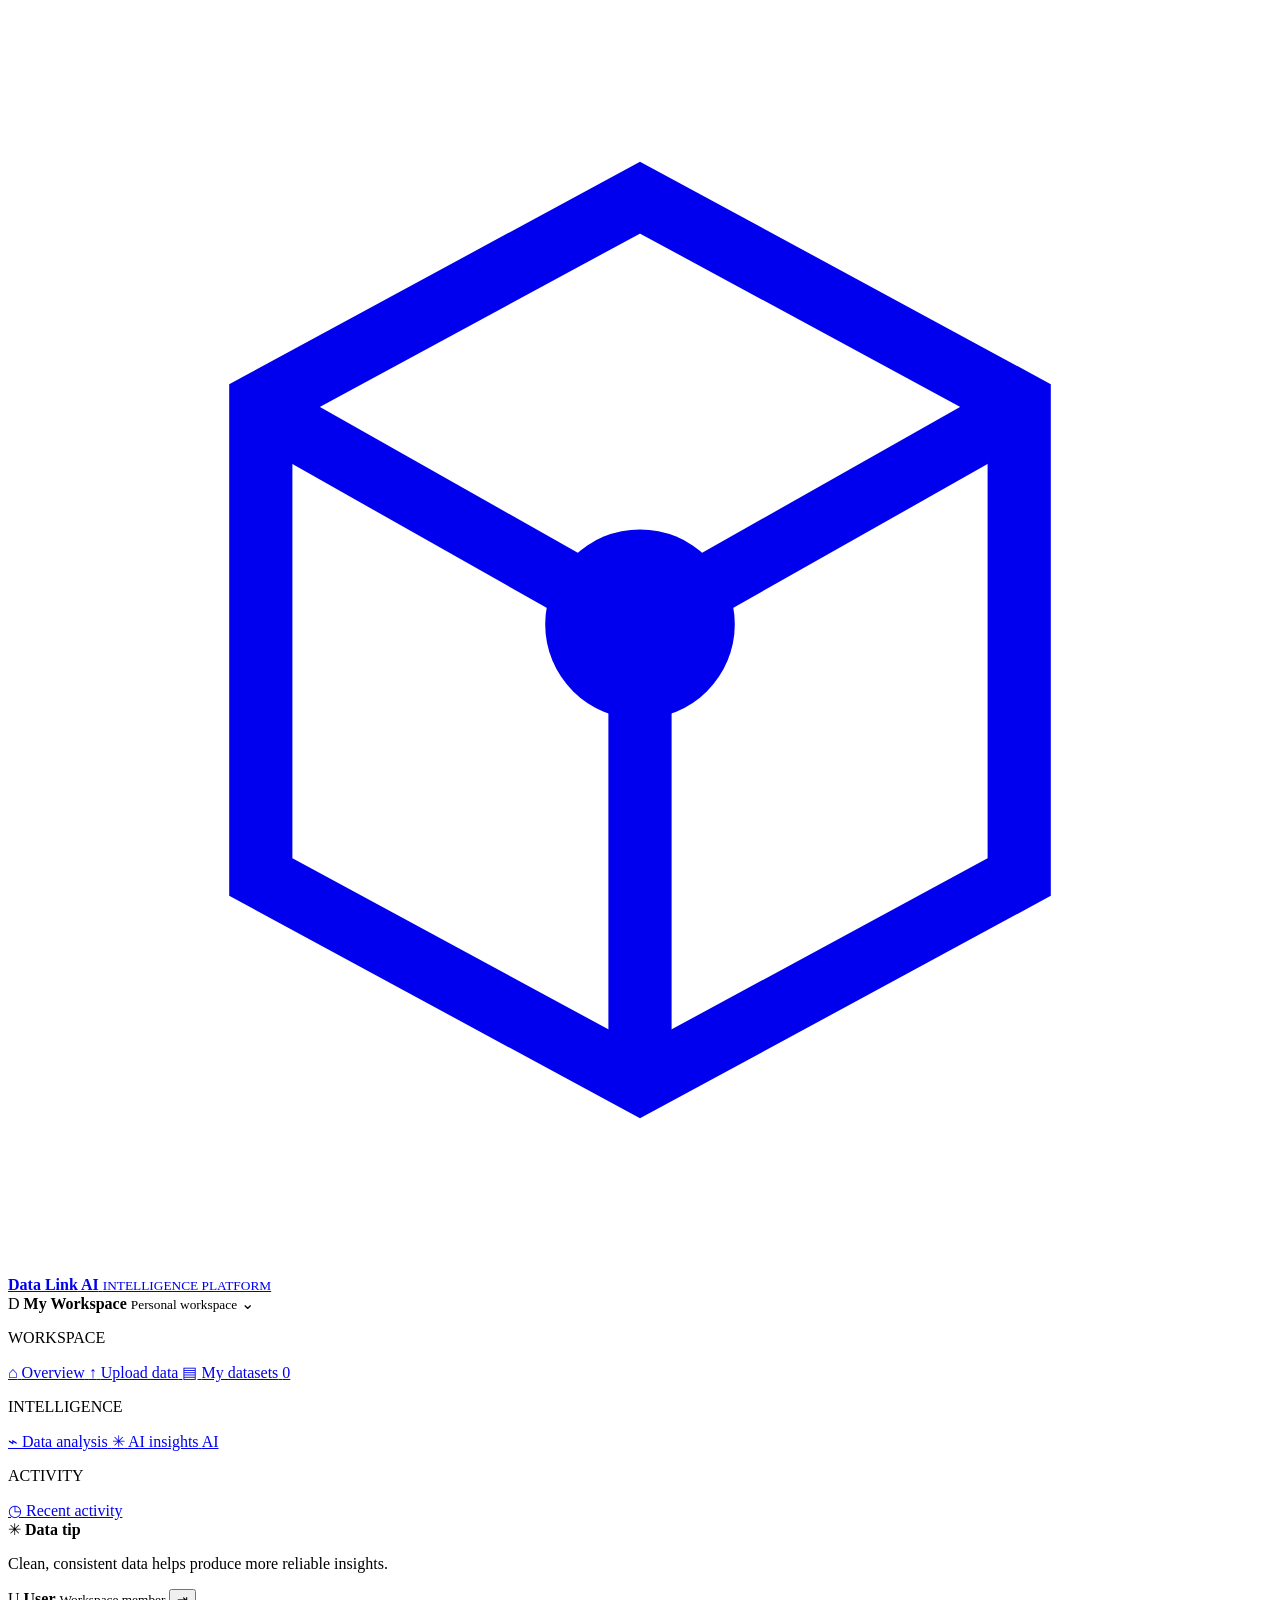
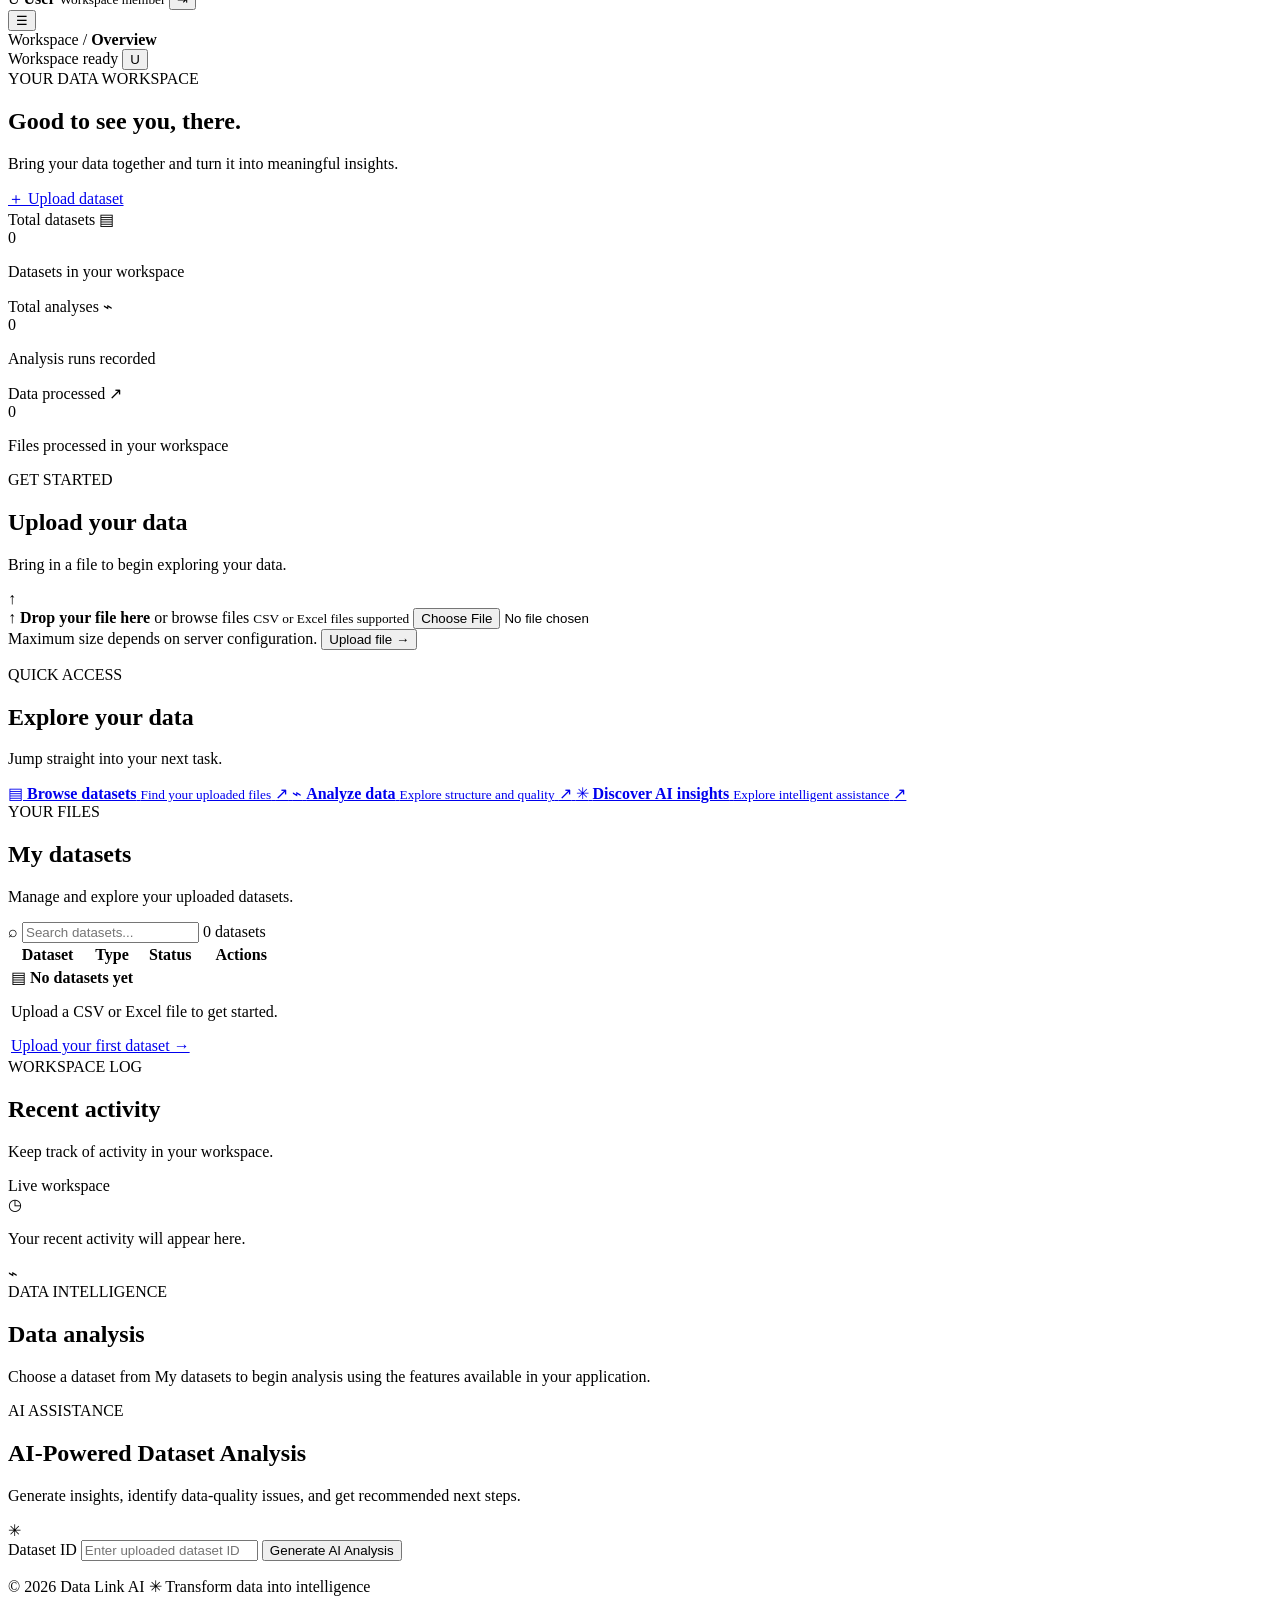
==== commit 56544b63: "Update Data Link AI dashboard and backend" ====
--- a/frontend/dashboard.html
+++ b/frontend/dashboard.html
@@ -197,6 +197,7 @@
                     <!-- Main dashboard grid -->
                     <div class="dashboard-grid">
 
+                        <!-- Upload panel -->
                         <section class="panel upload-panel" id="upload">
                             <div class="panel-header">
                                 <div>
@@ -246,6 +247,7 @@
                             </form>
                         </section>
 
+                        <!-- Quick actions -->
                         <section class="panel quick-actions-panel">
                             <div class="panel-header">
                                 <div>
@@ -359,7 +361,7 @@
                         </div>
                     </section>
 
-                    <!-- Analysis section anchor -->
+                    <!-- Data analysis -->
                     <section class="panel placeholder-panel" id="analysis">
                         <div class="placeholder-icon purple-icon" aria-hidden="true">⌁</div>
                         <div>
@@ -369,20 +371,46 @@
                         </div>
                     </section>
 
-                    <!-- AI insights section anchor -->
-                    <section class="panel placeholder-panel" id="ai-insights">
-                        <div class="placeholder-icon green-icon" aria-hidden="true">✳</div>
-                        <div>
-                            <span class="section-kicker">AI ASSISTANCE</span>
-                            <h2>AI insights</h2>
-                            <p>Use your existing AI integration to generate insights from supported data. API availability depends on your backend configuration.</p>
-                        </div>
+                    <!-- AI Insights -->
+                    <section class="panel ai-analysis-panel" id="ai-insights">
+                        <div class="panel-header">
+                            <div>
+                                <span class="section-kicker">AI ASSISTANCE</span>
+                                <h2>AI-Powered Dataset Analysis</h2>
+                                <p>Generate insights, identify data-quality issues, and get recommended next steps.</p>
+                            </div>
+                            <span class="panel-header-icon" aria-hidden="true">✳</span>
+                        </div>
+
+                        <div class="ai-analysis-controls">
+                            <label for="ai-file-id">Dataset ID</label>
+                            <input
+                                id="ai-file-id"
+                                type="number"
+                                min="1"
+                                step="1"
+                                placeholder="Enter uploaded dataset ID"
+                            >
+                            <button
+                                class="primary-button"
+                                type="button"
+                                id="ai-analyze-button"
+                                onclick="generateAIAnalysis()"
+                            >
+                                Generate AI Analysis
+                            </button>
+                        </div>
+
+                        <p id="ai-analysis-status" role="status" aria-live="polite"></p>
+                        <div id="ai-analysis-result" class="ai-analysis-result"></div>
                     </section>
 
+                    <!-- Footer -->
                     <footer class="page-footer">
                         <span>© 2026 Data Link AI</span>
                         <span><span class="footer-star">✳</span> Transform data into intelligence</span>
                     </footer>
+
                 </section>
             </div>
         </main>
